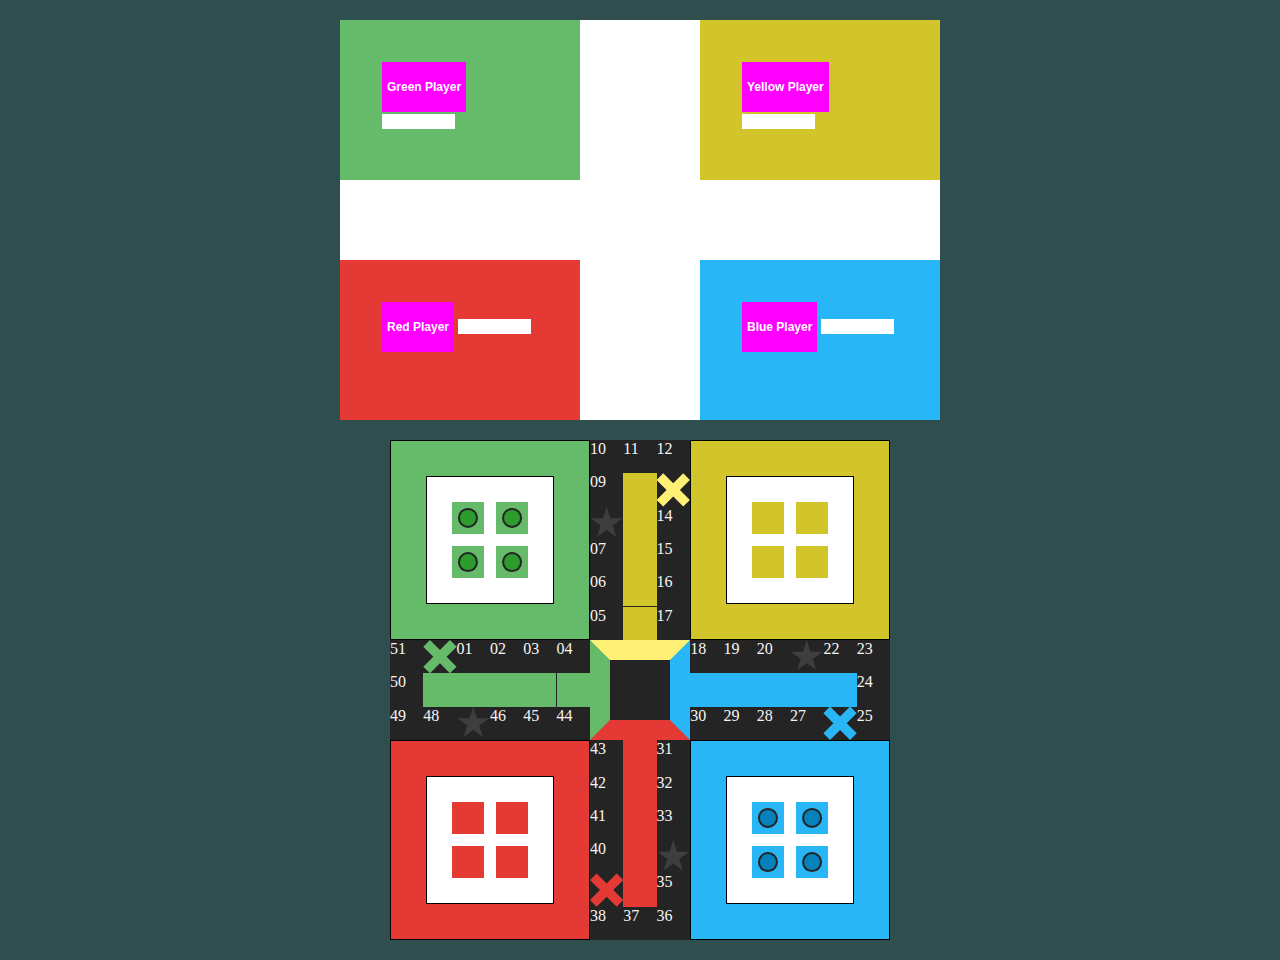
==== index.html @ 3e14847f "index.html : made dice bigger" ====
<!DOCTYPE html>
<html lang="en">
<head>
    <meta charset="UTF-8">
    <title>Ludo</title>
    <link rel="stylesheet" href="CSS/main.css">
    <script src="JS/classes.js"></script>
    <script src="JS/main.js"></script>
</head>

<body class="darkslategrey" style="color: whitesmoke">

    <div class="game-debug white-game">
        <div class="house green">
            <input id="greenButton" type="button" value="Green Player" style="height: 50px; color: #ffffff; font-weight: bold; font-size: 12px; background-color: #ff00ff; padding: 5px;">
            <input type="text" size="7">
        </div>
        <div class="house yellow" style="right: 0">
            <input id="yellowButton" type="button" value="Yellow Player" style="height: 50px; color: #ffffff; font-weight: bold; font-size: 12px; background-color: #ff00ff; padding: 5px">
            <input type="text" size="7">
        </div>
        <div class="house red" style="bottom: 0">
            <input id="redButton" type="button" value="Red Player" style="height: 50px; color: #ffffff; font-weight: bold; font-size: 12px; background-color: #ff00ff; padding: 5px">
            <input type="text" size="7">
        </div>
        <div class="house blue" style="bottom: 0;right: 0">
            <input id="blueButton" type="button" value="Blue Player" style="height: 50px; color: #ffffff; font-weight: bold; font-size: 12px; background-color: #ff00ff; padding: 5px">
            <input type="text" size="7">
        </div>
    </div>

    <div class="black_grey game" id="board">
        <!-- Green House -->
        <div class="house green" id="green" style="border: 1px solid black;">
            <div class="box" style="border: 1px solid black;">
                <div class="square square-one green"></div>
                <div id="greenPiece0" hidden>
                    <div class="square square-one black_grey circle-border"></div>
                    <div class="square square-one green_piece circle-clip"></div>
                </div>

                <div class="square square-two green"></div>
                <div id="greenPiece1" hidden>
                    <div class="square square-two black_grey circle-border"></div>
                    <div class="square square-two green_piece circle-clip"></div>
                </div>

                <div class="square square-three green"></div>
                <div id="greenPiece2" hidden>
                    <div class="square square-three black_grey circle-border"></div>
                    <div class="square square-three green_piece circle-clip"></div>
                </div>

                <div class="square square-four green"></div>
                <div id="greenPiece3" hidden>
                    <div class="square square-four black_grey circle-border"></div>
                    <div class="square square-four green_piece circle-clip"></div>
                </div>
            </div>
        </div>

        <!-- Yellow House -->
        <div class="house yellow" id="yellow" style="right: 0;border: 1px solid black;">
            <div class="box" style="border: 1px solid black;">
                <div class="square square-one yellow"></div>
                <div id="yellowPiece0" hidden>
                    <div class="square square-one black_grey circle-border"></div>
                    <div class="square square-one yellow_piece circle-clip"></div>
                </div>

                <div class="square square-two yellow"></div>
                <div id="yellowPiece1" hidden>
                    <div class="square square-two black_grey circle-border"></div>
                    <div class="square square-two yellow_piece circle-clip"></div>
                </div>

                <div class="square square-three yellow"></div>
                <div id="yellowPiece2" hidden>
                    <div class="square square-three black_grey circle-border"></div>
                    <div class="square square-three yellow_piece circle-clip"></div>
                </div>

                <div class="square square-four yellow"></div>
                <div id="yellowPiece3" hidden>
                    <div class="square square-four black_grey circle-border"></div>
                    <div class="square square-four yellow_piece circle-clip"></div>
                </div>
            </div>
        </div>

        <!-- Red House -->
        <div class="house red" id="red" style="bottom: 0;border: 1px solid black;">
            <div class="box" style="border: 1px solid black;">
                <div class="square square-one red"></div>
                <div id="redPiece0" hidden>
                    <div class="square square-one black_grey circle-border"></div>
                    <div class="square square-one red_piece circle-clip"></div>
                </div>

                <div class="square square-two red"></div>
                <div id="redPiece1" hidden>
                    <div class="square square-two black_grey circle-border"></div>
                    <div class="square square-two red_piece circle-clip"></div>
                </div>

                <div class="square square-three red"></div>
                <div id="redPiece2" hidden>
                    <div class="square square-three black_grey circle-border"></div>
                    <div class="square square-three red_piece circle-clip"></div>
                </div>

                <div class="square square-four red"></div>
                <div id="redPiece3" hidden>
                    <div class="square square-four black_grey circle-border"></div>
                    <div class="square square-four red_piece circle-clip"></div>
                </div>
            </div>
        </div>

        <!-- Blue House -->
        <div class="house blue" id="blue" style="bottom: 0;right: 0;border: 1px solid black;">
            <div class="box" style="border: 1px solid black;">
                <div class="square square-one blue"></div>
                <div id="bluePiece0" hidden>
                    <div class="square square-one black_grey circle-border"></div>
                    <div class="square square-one blue_piece circle-clip"></div>
                </div>

                <div class="square square-two blue"></div>
                <div id="bluePiece1" hidden>
                    <div class="square square-two black_grey circle-border"></div>
                    <div class="square square-two blue_piece circle-clip"></div>
                </div>

                <div class="square square-three blue"></div>
                <div id="bluePiece2" hidden>
                    <div class="square square-three black_grey circle-border"></div>
                    <div class="square square-three blue_piece circle-clip"></div>
                </div>

                <div class="square square-four blue"></div>
                <div id="bluePiece3" hidden>
                    <div class="square square-four black_grey circle-border"></div>
                    <div class="square square-four blue_piece circle-clip"></div>
                </div>

            </div>
        </div>

        <!-- Home Center -->
        <div class="home"></div>

        <!-- Green Cells -->
        <div class="cells g-start C00"></div>
        <div class="cells C01">01</div>
        <div class="cells C02">02</div>
        <div class="cells C03">03</div>
        <div class="cells C04">04</div>
        <div class="cells C05">05</div>
        <div class="cells C06">06</div>
        <div class="cells C07">07</div>
        <div class="cells safe C08"></div>
        <div class="cells C09">09</div>
        <div class="cells C10">10</div>
        <div class="cells C11">11</div>
        <div class="cells C12">12</div>

        <!-- Yellow Cells -->
        <div class="cells y-start C13"></div>
        <div class="cells C14">14</div>
        <div class="cells C15">15</div>
        <div class="cells C16">16</div>
        <div class="cells C17">17</div>
        <div class="cells C18">18</div>
        <div class="cells C19">19</div>
        <div class="cells C20">20</div>
        <div class="cells safe C21"></div>
        <div class="cells C22">22</div>
        <div class="cells C23">23</div>
        <div class="cells C24">24</div>
        <div class="cells C25">25</div>

        <!-- Blue Cells -->
        <div class="cells b-start C26"></div>
        <div class="cells C27">27</div>
        <div class="cells C28">28</div>
        <div class="cells C29">29</div>
        <div class="cells C30">30</div>
        <div class="cells C31">31</div>
        <div class="cells C32">32</div>
        <div class="cells C33">33</div>
        <div class="cells safe C34"></div>
        <div class="cells C35">35</div>
        <div class="cells C36">36</div>
        <div class="cells C37">37</div>
        <div class="cells C38">38</div>

        <!-- Red Cells -->
        <div class="cells r-start C39"></div>
        <div class="cells C40">40</div>
        <div class="cells C41">41</div>
        <div class="cells C42">42</div>
        <div class="cells C43">43</div>
        <div class="cells C44">44</div>
        <div class="cells C45">45</div>
        <div class="cells C46">46</div>
        <div class="cells safe C47"></div>
        <div class="cells C48">48</div>
        <div class="cells C49">49</div>
        <div class="cells C50">50</div>
        <div class="cells C51">51</div>

        <!-- Green Home -->
        <div class="cells green g5" style=""></div>
        <div class="cells green g4" style=""></div>
        <div class="cells green g3" style=""></div>
        <div class="cells green g2" style=""></div>
        <div class="cells green g1" style=""></div>

        <!-- Yellow Home -->
        <div class="cells yellow y1" style=""></div>
        <div class="cells yellow y2" style=""></div>
        <div class="cells yellow y3" style=""></div>
        <div class="cells yellow y4" style=""></div>
        <div class="cells yellow y5" style=""></div>

        <!-- Blue Home -->
        <div class="cells blue b1" style=""></div>
        <div class="cells blue b2" style=""></div>
        <div class="cells blue b3" style=""></div>
        <div class="cells blue b4" style=""></div>
        <div class="cells blue b5" style=""></div>

        <!-- Red Home -->
        <div class="cells red r1" style=""></div>
        <div class="cells red r2" style=""></div>
        <div class="cells red r3" style=""></div>
        <div class="cells red r4" style=""></div>
        <div class="cells red r5" style=""></div>

        <!-- End -->
    </div>
</body>
</html>
---- CSS/main.css ----
* {
    border: 0;
    padding: 0;
    margin: 0;
    outline: 0;
    box-sizing:border-box;
}

.game {
    display: flex;
    flex-wrap: wrap;
    margin: 20px auto;
    position: relative;
    width: 500px;
    height: 500px;
}

.game-debug {
    /*display: flex;*/
    flex-wrap: wrap;
    margin: 20px auto;
    position: relative;
    width: 600px;
    height: 400px;
}


.house {
    display: inline-block;
    position: absolute;
    width: 40%;
    height: 40%;
    padding: 7%;

}

.box {
    position: relative;
    width:100%;
    height:100%;
    background-color:white;
    padding:20%;

}

.square {
    position: absolute;
    width:25%;
    height:25%;

}

.square-one {
    top:20%;
    left:20%;
}

.square-two {
    top: 20%;
    right: 20%;
}

.square-three {
    bottom: 20%;
    left: 20%;
}

.square-four {
    bottom: 20%;
    right: 20%;
}


.home {
    position: absolute;
    top:40%;
    left: 40%;
    width: 20%;
    height: 20%;
    border-bottom: 20px solid #e53935;
    border-top: 20px solid #fff176;
    border-left: 20px solid #66bb6a;
    border-right: 20px solid #29b6f6;
}

.cells {
    position: absolute;
    width: 6.66% ;
    height: 6.66%;
    border-collapse: collapse;
    /*border: 1px solid #e5e5e569 ;*/
}

.safe {
    background-color: #99999938;
    /*
    -webkit-clip-path: polygon(50% 0%, 61% 35%, 98% 35%, 68% 57%, 79% 91%, 50% 70%, 21% 91%, 32% 57%, 2% 35%, 39% 35%);
    */
    clip-path: polygon(50% 0%, 61% 35%, 98% 35%, 68% 57%, 79% 91%, 50% 70%, 21% 91%, 32% 57%, 2% 35%, 39% 35%);
}

.g-start {
    background-color: #66bb6a;
    /*
    -webkit-clip-path: polygon(20% 0%, 0% 20%, 30% 50%, 0% 80%, 20% 100%, 50% 70%, 80% 100%, 100% 80%, 70% 50%, 100% 20%, 80% 0%, 50% 30%);
    */
    clip-path: polygon(20% 0%, 0% 20%, 30% 50%, 0% 80%, 20% 100%, 50% 70%, 80% 100%, 100% 80%, 70% 50%, 100% 20%, 80% 0%, 50% 30%);
}

.y-start {
    background-color: #fff176;
    /*
    -webkit-clip-path: polygon(20% 0%, 0% 20%, 30% 50%, 0% 80%, 20% 100%, 50% 70%, 80% 100%, 100% 80%, 70% 50%, 100% 20%, 80% 0%, 50% 30%);
    */
    clip-path: polygon(20% 0%, 0% 20%, 30% 50%, 0% 80%, 20% 100%, 50% 70%, 80% 100%, 100% 80%, 70% 50%, 100% 20%, 80% 0%, 50% 30%);
}

.r-start {
    background-color: #e53935;
    /*
    -webkit-clip-path: polygon(20% 0%, 0% 20%, 30% 50%, 0% 80%, 20% 100%, 50% 70%, 80% 100%, 100% 80%, 70% 50%, 100% 20%, 80% 0%, 50% 30%);
    */
    clip-path: polygon(20% 0%, 0% 20%, 30% 50%, 0% 80%, 20% 100%, 50% 70%, 80% 100%, 100% 80%, 70% 50%, 100% 20%, 80% 0%, 50% 30%);
}

.b-start {
    background-color: #29b6f6;
    /*
    -webkit-clip-path: polygon(20% 0%, 0% 20%, 30% 50%, 0% 80%, 20% 100%, 50% 70%, 80% 100%, 100% 80%, 70% 50%, 100% 20%, 80% 0%, 50% 30%);
    */
    clip-path: polygon(20% 0%, 0% 20%, 30% 50%, 0% 80%, 20% 100%, 50% 70%, 80% 100%, 100% 80%, 70% 50%, 100% 20%, 80% 0%, 50% 30%);
}

.circle-clip {
    clip-path: circle(8px at 50% 50%);
}

.circle-border {
    clip-path: circle(10px at 50% 50%);
}

.circle-clip-active {
    clip-path: circle(10px at 50% 50%);
}

.circle-border-active {
    clip-path: circle(12px at 50% 50%);
}

.green {
    background-color: #66bb6a;
    border: none;
}

.red {
    background-color: #e53935;
    border: none;
}

.yellow {
    background-color: #d2c42b;
    border: none;
}

.blue {
    background-color: #29b6f6;
    border: none;
}

.black_grey {
    background-color: #242424;
    border: none;
}

.darkslategrey {
    background-color: darkslategrey;
}

.white_border {
    background-color: floralwhite;
}

.white-game {
    background-color: white;
}


/*Green*/
.C00 {top: 40%;left:6.66%;}
.C01 {top: 40%;left:13.32%;}
.C02 {top: 40%;left:19.98%;}
.C03 {top: 40%;left:26.64%;}
.C04 {top: 40%;left:33.3%;}
.C05 {top: 33.3%;left:40%;}
.C06 {top: 26.64%;left:40%;}
.C07 {top: 19.98%;left:40%;}
.C08 {top: 13.32%;left:40%;}
.C09 {top: 6.66%;left:40%;}
.C10 {top: 0;left:40%;}
.C11 {top: 0;left:46.66%;}
.C12 {top: 0;left:53.32%;}


/*Yellow*/
.C13 {top: 6.66%;left:53.32%;}
.C14 {top: 13.32%;left:53.32%;}
.C15 {top: 19.98%;left:53.32%;}
.C16 {top: 26.64%;left:53.32%;}
.C17 {top: 33.3%;left:53.32%;}
.C18 {top: 40%;right: 33.3%;}
.C19 {top: 40%;right:26.64%;}
.C20 {top: 40%;right:19.98%;}
.C21 {top: 40%;right:13.32%;}
.C22 {top: 40%;right:6.66%;}
.C23 {top: 40%;right:0;}
.C24 {top: 46.66%;right:0}
.C25 {top: 53.32%;right:0;}


/*Blue*/
.C26 {top: 53.32%;right:06.66%;}
.C27 {top: 53.32%;right:13.32%;}
.C28 {top: 53.32%;right:19.98%;}
.C29 {top: 53.32%;right:26.64%;}
.C30 {top: 53.32%;right:33.30%;}
.C31 {bottom: 33.30%;left:53.32%;}
.C32 {bottom: 26.64%;left:53.32%;}
.C33 {bottom: 19.98%;left:53.32%;}
.C34 {bottom: 13.32%;left:53.32%;}
.C35 {bottom: 06.66%;left:53.32%;}
.C36 {bottom: 0;left:53.32%;}
.C37 {bottom: 0;left:46.66%;}
.C38 {bottom: 0;left:40%;}


/*Red*/
.C39 {bottom: 6.66%;left:40%;}
.C40 {bottom: 13.32%;left:40%;}
.C41 {bottom: 19.98%;left:40%;}
.C42 {bottom: 26.64%;left:40%;}
.C43 {bottom: 33.3%;left:40%;}
.C44 {top: 53.32%;left: 33.3%;}
.C45 {top: 53.32%;left:26.64%;}
.C46 {top: 53.32%;left:19.98%;}
.C47 {top: 53.32%;left:13.32%;}
.C48 {top: 53.32%;left:6.66%;}
.C49 {top: 53.32%;left:0;}
.C50 {top: 46.66%;left:0;}
.C51 {top: 40%;}


/*Color Piece*/
.green_piece {
    background-color: #2c9c2d;
    border: none;
}
.red_piece {
    background-color: #c21b17;
    border: none;
}
.yellow_piece {
    background-color: #d7cb35;
    border: none;
}
.blue_piece {
    background-color: #0781bb;
    border: none;
}



/*Green House Piece*/
.cell000{top: 12.10%; right: 80.90%}
.cell001{top: 12.10%; right: 71.98%}
.cell002{top: 21.10%; right: 80.90%}
.cell003{top: 21.10%; right: 71.98%}

/*Yellow House Piece*/
.cell100{top: 12.10%; right: 20.98%}
.cell101{top: 12.10%; right: 11.98%}
.cell102{top: 21.10%; right: 20.98%}
.cell103{top: 21.10%; right: 11.98%}

/*Blue House Piece*/
.cell200{top: 72.32%; right: 20.98%}
.cell201{top: 72.32%; right: 11.98%}
.cell202{top: 81.10%; right: 20.98%}
.cell203{top: 81.10%; right: 11.98%}

/*Red House Piece*/
.cell300{top: 72.32%; right: 80.90%}
.cell301{top: 72.32%; right: 71.98%}
.cell302{top: 81.10%; right: 80.90%}
.cell303{top: 81.10%; right: 71.98%}


/*Green Final Cells*/
.g5 {top: 46.66%;left:33.30%;}
.g4 {top: 46.66%;left:26.64%;}
.g3 {top: 46.66%;left:19.98%;}
.g2 {top: 46.66%;left:13.32%;}
.g1 {top: 46.66%;left:06.66%;}

/*Yellow Final Cells*/
.y1 {top: 06.66%;left:46.66%;}
.y2 {top: 13.32%;left:46.66%;}
.y3 {top: 19.98%;left:46.66%;}
.y4 {top: 26.64%;left:46.66%;}
.y5 {top: 33.30%;left:46.66%;}

/*Blue Final Cells*/
.b5 {top: 46.66%;right:33.30%;}
.b4 {top: 46.66%;right:26.64%;}
.b3 {top: 46.66%;right:19.98%;}
.b2 {top: 46.66%;right:13.32%;}
.b1 {top: 46.66%;right:06.66%;}

/*Red Final Cells*/
.r1 {bottom: 06.66%;left:46.66%;}
.r2 {bottom: 13.32%;left:46.66%;}
.r3 {bottom: 19.98%;left:46.66%;}
.r4 {bottom: 26.64%;left:46.66%;}
.r5 {bottom: 33.30%;left:46.66%;}
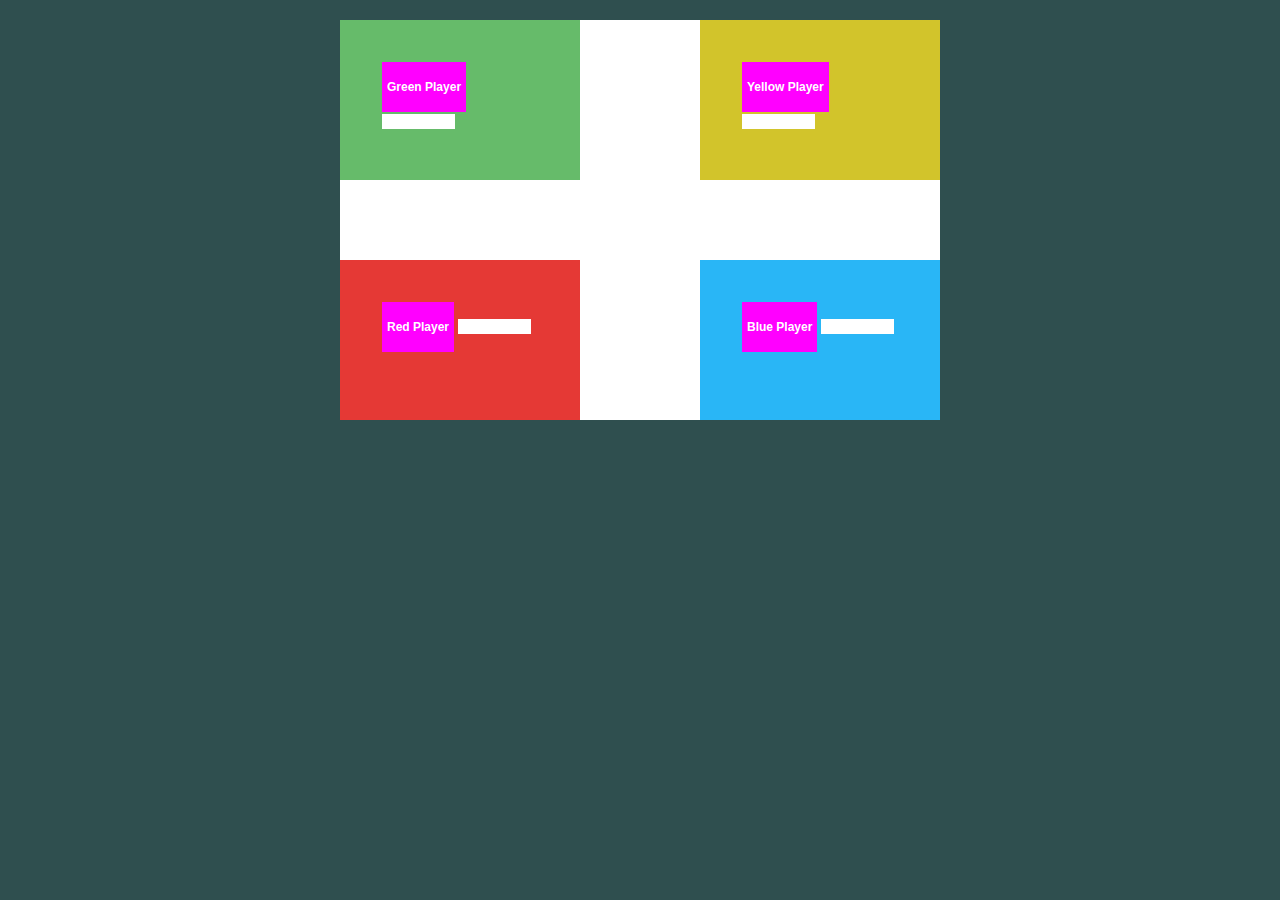
==== commit ae580e3c: "Cleaned up" ====
--- a/index.html
+++ b/index.html
@@ -29,33 +29,14 @@
         </div>
     </div>
 
-    <div class="black_grey game" id="board">
+    <div id="board" class="black_grey game" style="display: none;">
         <!-- Green House -->
         <div class="house green" id="green" style="border: 1px solid black;">
             <div class="box" style="border: 1px solid black;">
                 <div class="square square-one green"></div>
-                <div id="greenPiece0" hidden>
-                    <div class="square square-one black_grey circle-border"></div>
-                    <div class="square square-one green_piece circle-clip"></div>
-                </div>
-
                 <div class="square square-two green"></div>
-                <div id="greenPiece1" hidden>
-                    <div class="square square-two black_grey circle-border"></div>
-                    <div class="square square-two green_piece circle-clip"></div>
-                </div>
-
                 <div class="square square-three green"></div>
-                <div id="greenPiece2" hidden>
-                    <div class="square square-three black_grey circle-border"></div>
-                    <div class="square square-three green_piece circle-clip"></div>
-                </div>
-
                 <div class="square square-four green"></div>
-                <div id="greenPiece3" hidden>
-                    <div class="square square-four black_grey circle-border"></div>
-                    <div class="square square-four green_piece circle-clip"></div>
-                </div>
             </div>
         </div>
 
@@ -63,28 +44,19 @@
         <div class="house yellow" id="yellow" style="right: 0;border: 1px solid black;">
             <div class="box" style="border: 1px solid black;">
                 <div class="square square-one yellow"></div>
-                <div id="yellowPiece0" hidden>
-                    <div class="square square-one black_grey circle-border"></div>
-                    <div class="square square-one yellow_piece circle-clip"></div>
-                </div>
+                <div class="square square-two yellow"></div>
+                <div class="square square-three yellow"></div>
+                <div class="square square-four yellow"></div>
+            </div>
+        </div>
 
-                <div class="square square-two yellow"></div>
-                <div id="yellowPiece1" hidden>
-                    <div class="square square-two black_grey circle-border"></div>
-                    <div class="square square-two yellow_piece circle-clip"></div>
-                </div>
-
-                <div class="square square-three yellow"></div>
-                <div id="yellowPiece2" hidden>
-                    <div class="square square-three black_grey circle-border"></div>
-                    <div class="square square-three yellow_piece circle-clip"></div>
-                </div>
-
-                <div class="square square-four yellow"></div>
-                <div id="yellowPiece3" hidden>
-                    <div class="square square-four black_grey circle-border"></div>
-                    <div class="square square-four yellow_piece circle-clip"></div>
-                </div>
+        <!-- Blue House -->
+        <div class="house blue" id="blue" style="bottom: 0;right: 0;border: 1px solid black;">
+            <div class="box" style="border: 1px solid black;">
+                <div class="square square-one blue"></div>
+                <div class="square square-two blue"></div>
+                <div class="square square-three blue"></div>
+                <div class="square square-four blue"></div>
             </div>
         </div>
 
@@ -92,58 +64,9 @@
         <div class="house red" id="red" style="bottom: 0;border: 1px solid black;">
             <div class="box" style="border: 1px solid black;">
                 <div class="square square-one red"></div>
-                <div id="redPiece0" hidden>
-                    <div class="square square-one black_grey circle-border"></div>
-                    <div class="square square-one red_piece circle-clip"></div>
-                </div>
-
                 <div class="square square-two red"></div>
-                <div id="redPiece1" hidden>
-                    <div class="square square-two black_grey circle-border"></div>
-                    <div class="square square-two red_piece circle-clip"></div>
-                </div>
-
                 <div class="square square-three red"></div>
-                <div id="redPiece2" hidden>
-                    <div class="square square-three black_grey circle-border"></div>
-                    <div class="square square-three red_piece circle-clip"></div>
-                </div>
-
                 <div class="square square-four red"></div>
-                <div id="redPiece3" hidden>
-                    <div class="square square-four black_grey circle-border"></div>
-                    <div class="square square-four red_piece circle-clip"></div>
-                </div>
-            </div>
-        </div>
-
-        <!-- Blue House -->
-        <div class="house blue" id="blue" style="bottom: 0;right: 0;border: 1px solid black;">
-            <div class="box" style="border: 1px solid black;">
-                <div class="square square-one blue"></div>
-                <div id="bluePiece0" hidden>
-                    <div class="square square-one black_grey circle-border"></div>
-                    <div class="square square-one blue_piece circle-clip"></div>
-                </div>
-
-                <div class="square square-two blue"></div>
-                <div id="bluePiece1" hidden>
-                    <div class="square square-two black_grey circle-border"></div>
-                    <div class="square square-two blue_piece circle-clip"></div>
-                </div>
-
-                <div class="square square-three blue"></div>
-                <div id="bluePiece2" hidden>
-                    <div class="square square-three black_grey circle-border"></div>
-                    <div class="square square-three blue_piece circle-clip"></div>
-                </div>
-
-                <div class="square square-four blue"></div>
-                <div id="bluePiece3" hidden>
-                    <div class="square square-four black_grey circle-border"></div>
-                    <div class="square square-four blue_piece circle-clip"></div>
-                </div>
-
             </div>
         </div>
 
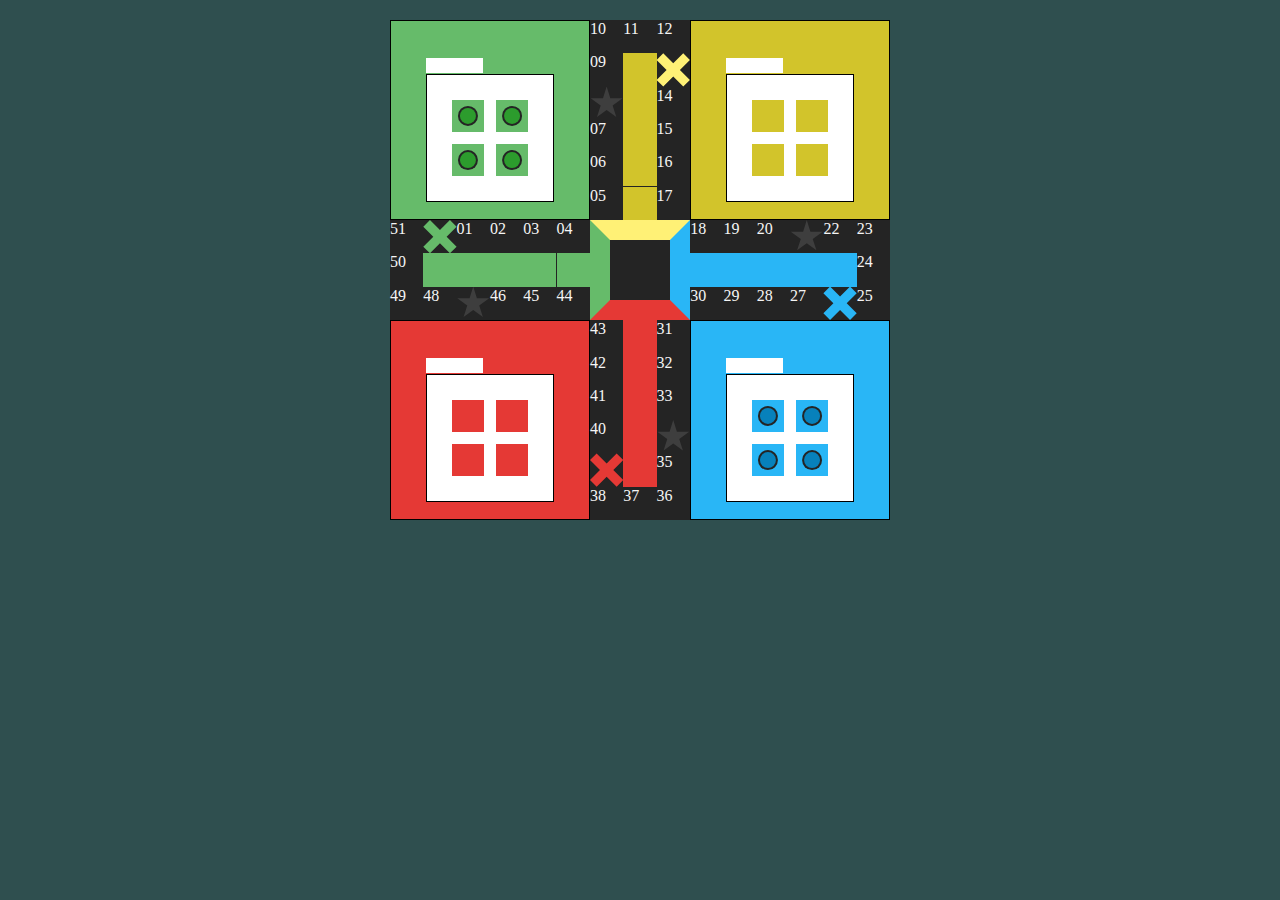
==== commit ad2faaf0: "added new dice and removed old dice" ====
--- a/index.html
+++ b/index.html
@@ -9,29 +9,10 @@
 </head>
 
 <body class="darkslategrey" style="color: whitesmoke">
-
-    <div class="game-debug white-game">
-        <div class="house green">
-            <input id="greenButton" type="button" value="Green Player" style="height: 50px; color: #ffffff; font-weight: bold; font-size: 12px; background-color: #ff00ff; padding: 5px;">
-            <input type="text" size="7">
-        </div>
-        <div class="house yellow" style="right: 0">
-            <input id="yellowButton" type="button" value="Yellow Player" style="height: 50px; color: #ffffff; font-weight: bold; font-size: 12px; background-color: #ff00ff; padding: 5px">
-            <input type="text" size="7">
-        </div>
-        <div class="house red" style="bottom: 0">
-            <input id="redButton" type="button" value="Red Player" style="height: 50px; color: #ffffff; font-weight: bold; font-size: 12px; background-color: #ff00ff; padding: 5px">
-            <input type="text" size="7">
-        </div>
-        <div class="house blue" style="bottom: 0;right: 0">
-            <input id="blueButton" type="button" value="Blue Player" style="height: 50px; color: #ffffff; font-weight: bold; font-size: 12px; background-color: #ff00ff; padding: 5px">
-            <input type="text" size="7">
-        </div>
-    </div>
-
-    <div id="board" class="black_grey game" style="display: none;">
+    <div id="board" class="black_grey game">
         <!-- Green House -->
         <div class="house green" id="green" style="border: 1px solid black;">
+            <label for="greenInput"></label><input type="text" name="green" size=5 id="greenInput">
             <div class="box" style="border: 1px solid black;">
                 <div class="square square-one green"></div>
                 <div class="square square-two green"></div>
@@ -42,6 +23,7 @@
 
         <!-- Yellow House -->
         <div class="house yellow" id="yellow" style="right: 0;border: 1px solid black;">
+            <label for="yellowInput"></label><input type="text" name="green" size=5 id="yellowInput">
             <div class="box" style="border: 1px solid black;">
                 <div class="square square-one yellow"></div>
                 <div class="square square-two yellow"></div>
@@ -52,6 +34,7 @@
 
         <!-- Blue House -->
         <div class="house blue" id="blue" style="bottom: 0;right: 0;border: 1px solid black;">
+            <label for="blueInput"></label><input type="text" name="green" size=5 id="blueInput">
             <div class="box" style="border: 1px solid black;">
                 <div class="square square-one blue"></div>
                 <div class="square square-two blue"></div>
@@ -62,6 +45,7 @@
 
         <!-- Red House -->
         <div class="house red" id="red" style="bottom: 0;border: 1px solid black;">
+            <label for="redInput"></label><input type="text" name="green" size=5 id="redInput">
             <div class="box" style="border: 1px solid black;">
                 <div class="square square-one red"></div>
                 <div class="square square-two red"></div>
@@ -134,32 +118,177 @@
         <div class="cells C51">51</div>
 
         <!-- Green Home -->
-        <div class="cells green g5" style=""></div>
-        <div class="cells green g4" style=""></div>
-        <div class="cells green g3" style=""></div>
-        <div class="cells green g2" style=""></div>
-        <div class="cells green g1" style=""></div>
+        <div class="cells green g5"></div>
+        <div class="cells green g4"></div>
+        <div class="cells green g3"></div>
+        <div class="cells green g2"></div>
+        <div class="cells green g1"></div>
 
         <!-- Yellow Home -->
-        <div class="cells yellow y1" style=""></div>
-        <div class="cells yellow y2" style=""></div>
-        <div class="cells yellow y3" style=""></div>
-        <div class="cells yellow y4" style=""></div>
-        <div class="cells yellow y5" style=""></div>
+        <div class="cells yellow y1"></div>
+        <div class="cells yellow y2"></div>
+        <div class="cells yellow y3"></div>
+        <div class="cells yellow y4"></div>
+        <div class="cells yellow y5"></div>
 
         <!-- Blue Home -->
-        <div class="cells blue b1" style=""></div>
-        <div class="cells blue b2" style=""></div>
-        <div class="cells blue b3" style=""></div>
-        <div class="cells blue b4" style=""></div>
-        <div class="cells blue b5" style=""></div>
+        <div class="cells blue b1"></div>
+        <div class="cells blue b2"></div>
+        <div class="cells blue b3"></div>
+        <div class="cells blue b4"></div>
+        <div class="cells blue b5"></div>
 
         <!-- Red Home -->
-        <div class="cells red r1" style=""></div>
-        <div class="cells red r2" style=""></div>
-        <div class="cells red r3" style=""></div>
-        <div class="cells red r4" style=""></div>
-        <div class="cells red r5" style=""></div>
+        <div class="cells red r1"></div>
+        <div class="cells red r2"></div>
+        <div class="cells red r3"></div>
+        <div class="cells red r4"></div>
+        <div class="cells red r5"></div>
+
+        <!-- The Dice -->
+        <div id="greenButton" class="dice dice-one">
+            <div class='side side-green one'>
+                <div class="dot one-1"></div>
+            </div>
+            <div class='side side-green-grey two'>
+                <div class="dot two-1"></div>
+                <div class="dot two-2"></div>
+            </div>
+            <div class='side side-green-grey three'>
+                <div class="dot three-1"></div>
+                <div class="dot three-2"></div>
+                <div class="dot three-3"></div>
+            </div>
+            <div class='side side-green-grey four'>
+                <div class="dot four-1"></div>
+                <div class="dot four-2"></div>
+                <div class="dot four-3"></div>
+                <div class="dot four-4"></div>
+            </div>
+            <div class='side side-green-grey five'>
+                <div class="dot five-1"></div>
+                <div class="dot five-2"></div>
+                <div class="dot five-3"></div>
+                <div class="dot five-4"></div>
+                <div class="dot five-5"></div>
+            </div>
+            <div class='side side-green-grey six'>
+                <div class="dot six-1"></div>
+                <div class="dot six-2"></div>
+                <div class="dot six-3"></div>
+                <div class="dot six-4"></div>
+                <div class="dot six-5"></div>
+                <div class="dot six-6"></div>
+            </div>
+        </div>
+
+        <div id="yellowButton" class="dice dice-two">
+            <div class='side side-yellow-grey one'>
+                <div class="dot one-1"></div>
+            </div>
+            <div class='side side-yellow-grey two'>
+                <div class="dot two-1"></div>
+                <div class="dot two-2"></div>
+            </div>
+            <div class='side side-yellow-grey three'>
+                <div class="dot three-1"></div>
+                <div class="dot three-2"></div>
+                <div class="dot three-3"></div>
+            </div>
+            <div class='side side-yellow-grey four'>
+                <div class="dot four-1"></div>
+                <div class="dot four-2"></div>
+                <div class="dot four-3"></div>
+                <div class="dot four-4"></div>
+            </div>
+            <div class='side side-yellow-grey five'>
+                <div class="dot five-1"></div>
+                <div class="dot five-2"></div>
+                <div class="dot five-3"></div>
+                <div class="dot five-4"></div>
+                <div class="dot five-5"></div>
+            </div>
+            <div class='side side-yellow-grey six'>
+                <div class="dot six-1"></div>
+                <div class="dot six-2"></div>
+                <div class="dot six-3"></div>
+                <div class="dot six-4"></div>
+                <div class="dot six-5"></div>
+                <div class="dot six-6"></div>
+            </div>
+        </div>
+
+        <div id="blueButton" class="dice dice-three">
+            <div class='side side-blue-grey one'>
+                <div class="dot one-1"></div>
+            </div>
+            <div class='side side-blue-grey two'>
+                <div class="dot two-1"></div>
+                <div class="dot two-2"></div>
+            </div>
+            <div class='side side-blue-grey three'>
+                <div class="dot three-1"></div>
+                <div class="dot three-2"></div>
+                <div class="dot three-3"></div>
+            </div>
+            <div class='side side-blue-grey four'>
+                <div class="dot four-1"></div>
+                <div class="dot four-2"></div>
+                <div class="dot four-3"></div>
+                <div class="dot four-4"></div>
+            </div>
+            <div class='side side-blue-grey five'>
+                <div class="dot five-1"></div>
+                <div class="dot five-2"></div>
+                <div class="dot five-3"></div>
+                <div class="dot five-4"></div>
+                <div class="dot five-5"></div>
+            </div>
+            <div class='side side-blue-grey six'>
+                <div class="dot six-1"></div>
+                <div class="dot six-2"></div>
+                <div class="dot six-3"></div>
+                <div class="dot six-4"></div>
+                <div class="dot six-5"></div>
+                <div class="dot six-6"></div>
+            </div>
+        </div>
+
+        <div id="redButton" class="dice dice-four">
+            <div class='side side-red-grey one'>
+                <div class="dot one-1"></div>
+            </div>
+            <div class='side side-red-grey two'>
+                <div class="dot two-1"></div>
+                <div class="dot two-2"></div>
+            </div>
+            <div class='side side-red-grey three'>
+                <div class="dot three-1"></div>
+                <div class="dot three-2"></div>
+                <div class="dot three-3"></div>
+            </div>
+            <div class='side side-red-grey four'>
+                <div class="dot four-1"></div>
+                <div class="dot four-2"></div>
+                <div class="dot four-3"></div>
+                <div class="dot four-4"></div>
+            </div>
+            <div class='side side-red-grey five'>
+                <div class="dot five-1"></div>
+                <div class="dot five-2"></div>
+                <div class="dot five-3"></div>
+                <div class="dot five-4"></div>
+                <div class="dot five-5"></div>
+            </div>
+            <div class='side side-red-grey six'>
+                <div class="dot six-1"></div>
+                <div class="dot six-2"></div>
+                <div class="dot six-3"></div>
+                <div class="dot six-4"></div>
+                <div class="dot six-5"></div>
+                <div class="dot six-6"></div>
+            </div>
+        </div>
 
         <!-- End -->
     </div>
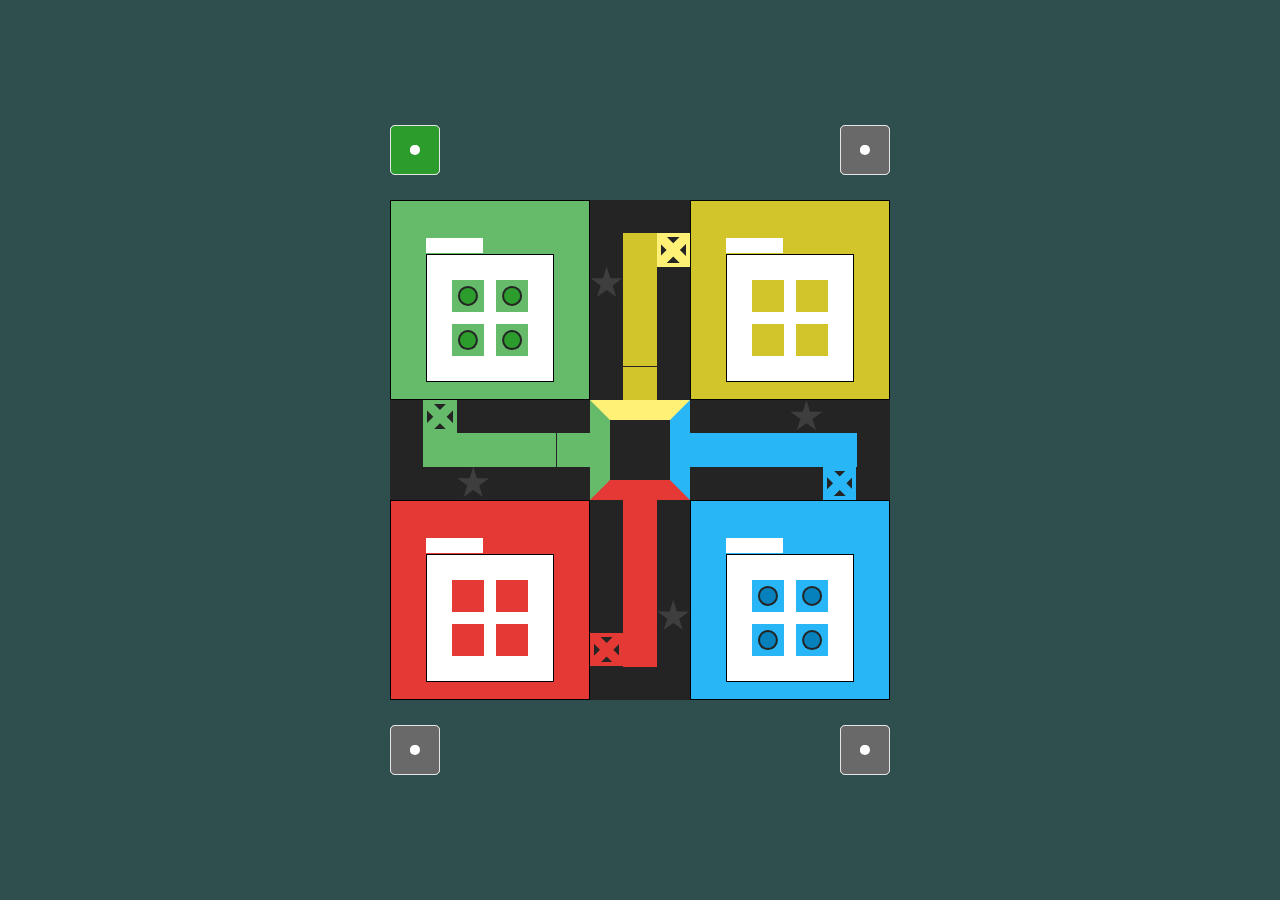
==== commit 50b074de: "removed markers and cleaned up" ====
--- a/index.html
+++ b/index.html
@@ -57,7 +57,24 @@
         <!-- Home Center -->
         <div class="home"></div>
 
+        <div class="cells g-start C00"></div>
+        <div class="cells C00" style="border: 4px solid #66bb6a"></div>
+        <div class="cells safe C08"></div>
+
+        <div class="cells y-start C13"></div>
+        <div class="cells C13" style="border: 4px solid #fff176"></div>
+        <div class="cells safe C21"></div>
+
+        <div class="cells b-start C26"></div>
+        <div class="cells C26" style="border: 4px solid #29b6f6"></div>
+        <div class="cells safe C34"></div>
+
+        <div class="cells r-start C39"></div>
+        <div class="cells C39" style="border: 4px solid #e53935"></div>
+        <div class="cells safe C47"></div>
+
         <!-- Green Cells -->
+        <!--
         <div class="cells g-start C00"></div>
         <div class="cells C01">01</div>
         <div class="cells C02">02</div>
@@ -72,7 +89,7 @@
         <div class="cells C11">11</div>
         <div class="cells C12">12</div>
 
-        <!-- Yellow Cells -->
+        &lt;!&ndash; Yellow Cells &ndash;&gt;
         <div class="cells y-start C13"></div>
         <div class="cells C14">14</div>
         <div class="cells C15">15</div>
@@ -87,7 +104,7 @@
         <div class="cells C24">24</div>
         <div class="cells C25">25</div>
 
-        <!-- Blue Cells -->
+        &lt;!&ndash; Blue Cells &ndash;&gt;
         <div class="cells b-start C26"></div>
         <div class="cells C27">27</div>
         <div class="cells C28">28</div>
@@ -102,7 +119,7 @@
         <div class="cells C37">37</div>
         <div class="cells C38">38</div>
 
-        <!-- Red Cells -->
+        &lt;!&ndash; Red Cells &ndash;&gt;
         <div class="cells r-start C39"></div>
         <div class="cells C40">40</div>
         <div class="cells C41">41</div>
@@ -116,7 +133,7 @@
         <div class="cells C49">49</div>
         <div class="cells C50">50</div>
         <div class="cells C51">51</div>
-
+-->
         <!-- Green Home -->
         <div class="cells green g5"></div>
         <div class="cells green g4"></div>
--- a/CSS/main.css
+++ b/CSS/main.css
@@ -24,6 +24,9 @@
     height: 400px;
 }
 
+#board {
+    display: none;
+}
 
 .house {
     display: inline-block;
@@ -186,67 +189,492 @@
 
 
 /*Green*/
-.C00 {top: 40%;left:6.66%;}
-.C01 {top: 40%;left:13.32%;}
-.C02 {top: 40%;left:19.98%;}
-.C03 {top: 40%;left:26.64%;}
-.C04 {top: 40%;left:33.3%;}
-.C05 {top: 33.3%;left:40%;}
-.C06 {top: 26.64%;left:40%;}
-.C07 {top: 19.98%;left:40%;}
-.C08 {top: 13.32%;left:40%;}
-.C09 {top: 6.66%;left:40%;}
-.C10 {top: 0;left:40%;}
-.C11 {top: 0;left:46.66%;}
-.C12 {top: 0;left:53.32%;}
+.C00 {top: 40%;left:6.66%;animation-duration: 50ms;animation-fill-mode: forwards;animation-name: animate00;}
+@keyframes animate00 {
+    from {
+        left: 0;
+    }
+    to {
+        left: 6.66%;
+    }
+}
+.C01 {top: 40%;left:13.32%;animation-duration: 50ms;animation-fill-mode: forwards;animation-name: animate01;}
+@keyframes animate01 {
+    from {
+        left: 6.66%;
+    }
+    to {
+        left: 13.2%;
+    }
+}
+.C02 {top: 40%;left:19.98%;animation-duration: 50ms;animation-fill-mode: forwards;animation-name: animate02;}
+@keyframes animate02 {
+    from {
+        left: 13.2%;
+    }
+    to {
+        left: 19.98%;
+    }
+}
+.C03 {top: 40%;left:26.64%;animation-duration: 50ms;animation-fill-mode: forwards;animation-name: animate03;}
+@keyframes animate03 {
+    from {
+        left: 19.98%;
+    }
+    to {
+        left: 26.64%;
+    }
+}
+.C04 {top: 40%;left:33.3%;animation-duration: 50ms;animation-fill-mode: forwards;animation-name: animate04;}
+@keyframes animate04 {
+    from {
+        left: 26.6%;
+    }
+    to {
+        left: 33.3%;
+    }
+}
+.C05 {top: 33.3%;left:40%;animation-duration: 50ms;animation-fill-mode: forwards;animation-name: animate05;}
+@keyframes animate05 {
+    from {
+        top: 33.33%;
+        left: 40%;
+    }
+    to {
+        top: 33.3%;
+        left: 40%;
+    }
+}
+.C06 {top: 26.64%;left:40%;animation-duration: 50ms;animation-fill-mode: forwards;animation-name: animate06;}
+@keyframes animate06 {
+    from {
+        top: 33.3%;
+    }
+    to {
+        top: 26.6%;
+    }
+}
+.C07 {top: 19.98%;left:40%;animation-duration: 50ms;animation-fill-mode: forwards;animation-name: animate07;}
+@keyframes animate07 {
+    from {
+        top: 26.6%;
+    }
+    to {
+        top: 19.98%;
+    }
+}
+.C08 {top: 13.32%;left:40%;animation-duration: 50ms;animation-fill-mode: forwards;animation-name: animate08;}
+@keyframes animate08 {
+    from {
+        top: 19.98%;
+    }
+    to {
+        top: 13.32%;
+    }
+}
+.C09 {top: 6.66%;left:40%;animation-duration: 50ms;animation-fill-mode: forwards;animation-name: animate09;}
+@keyframes animate09 {
+    from {
+        top: 13.32%;
+    }
+    to {
+        top: 6.66%;
+    }
+}
+.C10 {top: 0;left:40%;animation-duration: 50ms;animation-fill-mode: forwards;animation-name: animate10;}
+@keyframes animate10 {
+    from {
+        top: 6.66%;
+    }
+    to {
+        top: 0;
+    }
+}
+.C11 {top: 0;left:46.66%;animation-duration: 50ms;animation-fill-mode: forwards;animation-name: animate11;}
+@keyframes animate11 {
+    from {
+        left: 40%;
+    }
+    to {
+        left: 46.66%;
+    }
+}
+.C12 {top: 0;left:53.32%;animation-duration: 50ms;animation-fill-mode: forwards;animation-name: animate12;}
+@keyframes animate12 {
+    from {
+        left: 46.66%;
+    }
+    to {
+        left: 53.32%;
+    }
+}
 
 
 /*Yellow*/
-.C13 {top: 6.66%;left:53.32%;}
-.C14 {top: 13.32%;left:53.32%;}
-.C15 {top: 19.98%;left:53.32%;}
-.C16 {top: 26.64%;left:53.32%;}
-.C17 {top: 33.3%;left:53.32%;}
-.C18 {top: 40%;right: 33.3%;}
-.C19 {top: 40%;right:26.64%;}
-.C20 {top: 40%;right:19.98%;}
-.C21 {top: 40%;right:13.32%;}
-.C22 {top: 40%;right:6.66%;}
-.C23 {top: 40%;right:0;}
-.C24 {top: 46.66%;right:0}
-.C25 {top: 53.32%;right:0;}
+.C13 {top: 6.66%;left:53.32%;animation-duration: 50ms;animation-fill-mode: forwards;animation-name: animate13;}
+@keyframes animate13 {
+    from {
+        top: 0;
+    }
+    to {
+        top: 6.66%;
+    }
+}
+.C14 {top: 13.32%;left:53.32%;animation-duration: 50ms;animation-fill-mode: forwards;animation-name: animate14;}
+@keyframes animate14 {
+    from {
+        top: 6.66%;
+    }
+    to {
+        top: 13.32%;
+    }
+}
+.C15 {top: 19.98%;left:53.32%;animation-duration: 50ms;animation-fill-mode: forwards;animation-name: animate15;}
+@keyframes animate15 {
+    from {
+        top: 13.32%;
+    }
+    to {
+        top: 19.98%;
+    }
+}
+.C16 {top: 26.64%;left:53.32%;animation-duration: 50ms;animation-fill-mode: forwards;animation-name: animate16;}
+@keyframes animate16 {
+    from {
+        top: 19.98%;
+    }
+    to {
+        top: 26.64%;
+    }
+}
+.C17 {top: 33.3%;left:53.32%;animation-duration: 50ms;animation-fill-mode: forwards;animation-name: animate17;}
+@keyframes animate17 {
+    from {
+        top: 26.64%;
+    }
+    to {
+        top: 33.3%;
+    }
+}
+.C18 {top: 40%;left: 59.98%;animation-duration: 50ms;animation-fill-mode: forwards;animation-name: animate18;}
+@keyframes animate18 {
+    from {
+        top: 33.3%;
+        left: 53.32%;
+        /*right: calc(100% - 53.32%);*/
+    }
+    to {
+        top: 40%;
+        left: 59.92%;
+    }
+}
+.C19 {top: 40%;left: 66.64%;animation-duration: 50ms;animation-fill-mode: forwards;animation-name: animate19;}
+@keyframes animate19 {
+    from {
+        left: 59.92%;
+    }
+    to {
+        left: 66.58%;
+    }
+}
+.C20 {top: 40%;left: 73.3%;animation-duration: 50ms;animation-fill-mode: forwards;animation-name: animate20;}
+@keyframes animate20 {
+    from {
+        left: 66.58%;
+    }
+    to {
+        left: 73.24%;
+    }
+}
+.C21 {top: 40%;left: 79.96%;animation-duration: 50ms;animation-fill-mode: forwards;animation-name: animate21;}
+@keyframes animate21 {
+    from {
+        left: 73.24%;
+    }
+    to {
+        left: 79.9%;
+    }
+}
+.C22 {top: 40%;left: 86.62%;animation-duration: 50ms;animation-fill-mode: forwards;animation-name: animate22;}
+@keyframes animate22 {
+    from {
+        left: 79.9%;
+    }
+    to {
+        left: 86.56%;
+    }
+}
+.C23 {top: 40%;left: 93.28%;animation-duration: 50ms;animation-fill-mode: forwards;animation-name: animate23;}
+@keyframes animate23 {
+    from {
+        left: 86.56%;
+    }
+    to {
+        left: 93.22%;
+    }
+}
+.C24 {top: 46.66%;left: 93.28%;animation-duration: 50ms;animation-fill-mode: forwards;animation-name: animate24;}
+@keyframes animate24 {
+    from {
+        top: 40%;
+    }
+    to {
+        top: 46.66%;
+    }
+}
+.C25 {top: 53.32%;left: 93.28%;animation-duration: 50ms;animation-fill-mode: forwards;animation-name: animate25;}
+@keyframes animate25 {
+    from {
+        top: 46.66%;
+    }
+    to {
+        top: 53.32%;
+    }
+}
 
 
 /*Blue*/
-.C26 {top: 53.32%;right:06.66%;}
-.C27 {top: 53.32%;right:13.32%;}
-.C28 {top: 53.32%;right:19.98%;}
-.C29 {top: 53.32%;right:26.64%;}
-.C30 {top: 53.32%;right:33.30%;}
-.C31 {bottom: 33.30%;left:53.32%;}
-.C32 {bottom: 26.64%;left:53.32%;}
-.C33 {bottom: 19.98%;left:53.32%;}
-.C34 {bottom: 13.32%;left:53.32%;}
-.C35 {bottom: 06.66%;left:53.32%;}
-.C36 {bottom: 0;left:53.32%;}
-.C37 {bottom: 0;left:46.66%;}
-.C38 {bottom: 0;left:40%;}
+.C26 {top: 53.32%;left: 86.62%;animation-duration: 50ms;animation-fill-mode: forwards;animation-name: animate26;}
+@keyframes animate26 {
+    from {
+        left: 93.22%;
+    }
+    to {
+        left: 86.56%;
+    }
+}
+.C27 {top: 53.32%;left: 79.96%;animation-duration: 50ms;animation-fill-mode: forwards;animation-name: animate27;}
+@keyframes animate27 {
+    from {
+        left: 86.56%;
+    }
+    to {
+        left: 79.90%;
+    }
+}
+.C28 {top: 53.32%;left: 73.3%;animation-duration: 50ms;animation-fill-mode: forwards;animation-name: animate28;}
+@keyframes animate28 {
+    from {
+        left: 79.9%;
+    }
+    to {
+        left: 73.24%;
+    }
+}
+.C29 {top: 53.32%;left: 66.64%;animation-duration: 50ms;animation-fill-mode: forwards;animation-name: animate29;}
+@keyframes animate29 {
+    from {
+        left: 73.24%;
+    }
+    to {
+        left: 66.58%;
+    }
+}
+.C30 {top: 53.32%;left: 59.98%;animation-duration: 50ms;animation-fill-mode: forwards;animation-name: animate30;}
+@keyframes animate30 {
+    from {
+        left: 66.58%;
+    }
+    to {
+        left: 59.92%;
+    }
+}
+.C31 {top: 59.98%;left: 53.32%;animation-duration: 50ms;animation-fill-mode: forwards;animation-name: animate31;}
+@keyframes animate31 {
+    from {
+        top: 53.32%;
+        left: 59.92%;
+    }
+    to {
+        top: 59.98%;
+        left: 53.32%;
+    }
+}
+.C32 {top: 66.64%;left: 53.32%;animation-duration: 50ms;animation-fill-mode: forwards;animation-name: animate32;}
+@keyframes animate32 {
+    from {
+        top: 59.98%;
+    }
+    to {
+        top: 66.64%;
+    }
+}
+.C33 {top: 73.3%;left: 53.32%;animation-duration: 50ms;animation-fill-mode: forwards;animation-name: animate33;}
+@keyframes animate33 {
+    from {
+        top: 66.64%;
+    }
+    to {
+        top: 73.3%;
+    }
+}
+.C34 {top: 79.96%;left: 53.32%;animation-duration: 50ms;animation-fill-mode: forwards;animation-name: animate34;}
+@keyframes animate34 {
+    from {
+        top: 73.3%;
+    }
+    to {
+        top: 79.96%;
+    }
+}
+.C35 {top: 86.62%;left: 53.32%;animation-duration: 50ms;animation-fill-mode: forwards;animation-name: animate35;}
+@keyframes animate35 {
+    from {
+        top: 79.96%;
+    }
+    to {
+        top: 86.62%;
+    }
+}
+.C36 {top: 93.28%;left: 53.32%;animation-duration: 50ms;animation-fill-mode: forwards;animation-name: animate36;}
+@keyframes animate36 {
+    from {
+        top: 86.62%;
+    }
+    to {
+        top: 93.28%;
+    }
+}
+.C37 {top: 93.28%;left: 46.66%;animation-duration: 50ms;animation-fill-mode: forwards;animation-name: animate37;}
+@keyframes animate37 {
+    from {
+        left: 53.32%;
+    }
+    to {
+        left: 46.66%;
+    }
+}
+.C38 {top: 93.28%;left: 40%;animation-duration: 50ms;animation-fill-mode: forwards;animation-name: animate38;}
+@keyframes animate38 {
+    from {
+        left: 46.66%;
+    }
+    to {
+        left: 40%;
+    }
+}
 
 
 /*Red*/
-.C39 {bottom: 6.66%;left:40%;}
-.C40 {bottom: 13.32%;left:40%;}
-.C41 {bottom: 19.98%;left:40%;}
-.C42 {bottom: 26.64%;left:40%;}
-.C43 {bottom: 33.3%;left:40%;}
-.C44 {top: 53.32%;left: 33.3%;}
-.C45 {top: 53.32%;left:26.64%;}
-.C46 {top: 53.32%;left:19.98%;}
-.C47 {top: 53.32%;left:13.32%;}
-.C48 {top: 53.32%;left:6.66%;}
-.C49 {top: 53.32%;left:0;}
-.C50 {top: 46.66%;left:0;}
-.C51 {top: 40%;}
+.C39 {top: 86.62%;left: 40%;animation-duration: 50ms;animation-fill-mode: forwards;animation-name: animate39;}
+@keyframes animate39 {
+    from {
+        top: 93.28%;
+    }
+    to {
+        top: 86.62%;
+    }
+}
+.C40 {top: 79.96%;left: 40%;animation-duration: 50ms;animation-fill-mode: forwards;animation-name: animate40;}
+@keyframes animate40 {
+    from {
+        top: 86.62%;
+    }
+    to {
+        top: 79.96%;
+    }
+}
+.C41 {top: 73.3%;left:40%;animation-duration: 50ms;animation-fill-mode: forwards;animation-name: animate41;}
+@keyframes animate41 {
+    from {
+        top: 79.96%;
+    }
+    to {
+        top: 73.3%;
+    }
+}
+.C42 {top: 66.64%;left:40%;animation-duration: 50ms;animation-fill-mode: forwards;animation-name: animate42;}
+@keyframes animate42 {
+    from {
+        top: 73.3%;
+    }
+    to {
+        top: 66.64%;
+    }
+}
+.C43 {top: 59.98%;left: 40%;animation-duration: 50ms;animation-fill-mode: forwards;animation-name: animate43;}
+@keyframes animate43 {
+    from {
+        top: 66.64%;
+    }
+    to {
+        top: 59.98%;
+    }
+}
+.C44 {top: 53.32%;left: 33.3%;animation-duration: 50ms;animation-fill-mode: forwards;animation-name: animate44;}
+@keyframes animate44 {
+    from {
+        top: 59.98%;
+        left: 40%;
+    }
+    to {
+        top: 53.32%;
+        left: 33.3%;
+    }
+}
+.C45 {top: 53.32%;left: 26.64%;animation-duration: 50ms;animation-fill-mode: forwards;animation-name: animate45;}
+@keyframes animate45 {
+    from {
+        left: 33.3%;
+    }
+    to {
+        left: 26.64%;
+    }
+}
+.C46 {top: 53.32%;left: 19.98%;animation-duration: 50ms;animation-fill-mode: forwards;animation-name: animate46;}
+@keyframes animate46 {
+    from {
+        left: 26.64%;
+    }
+    to {
+        left: 19.98%;
+    }
+}
+.C47 {top: 53.32%;left: 13.32%;animation-duration: 50ms;animation-fill-mode: forwards;animation-name: animate47;}
+@keyframes animate47 {
+    from {
+        left: 19.98%;
+    }
+    to {
+        left: 13.32%;
+    }
+}
+.C48 {top: 53.32%;left: 6.66%;animation-duration: 50ms;animation-fill-mode: forwards;animation-name: animate48;}
+@keyframes animate48 {
+    from {
+        left: 13.32%;
+    }
+    to {
+        left: 6.66%;
+    }
+}
+.C49 {top: 53.32%;left: 0;animation-duration: 50ms;animation-fill-mode: forwards;animation-name: animate49;}
+@keyframes animate49 {
+    from {
+        left: 6.66%;
+    }
+    to {
+        left: 0;
+    }
+}
+.C50 {top: 46.66%;left: 0;animation-duration: 50ms;animation-fill-mode: forwards;animation-name: animate50;}
+@keyframes animate50 {
+    from {
+        top: 53.32%;
+    }
+    to {
+        top: 46.6%;
+    }
+}
+.C51 {top: 40%;left: 0;animation-duration: 50ms;animation-fill-mode: forwards;animation-name: animate51;}
+@keyframes animate51 {
+    from {
+        top: 46.6%;
+    }
+    to {
+        top: 40%;
+    }
+}
 
 
 /*Color Piece*/
@@ -321,3 +749,200 @@
 .r3 {bottom: 19.98%;left:46.66%;}
 .r4 {bottom: 26.64%;left:46.66%;}
 .r5 {bottom: 33.30%;left:46.66%;}
+
+
+
+body {
+    display: flex;
+    justify-content: center;
+    align-items: center;
+    height: 100vh;
+    /*background-color: #70c1b3;*/
+}
+
+button {
+    position: relative;
+    top:-80px;
+    left:10px;
+    padding: 15px 15px;
+    color: #fff;
+    background-color: #f4d35e;
+    border: none;
+    font-size: 20px;
+    border-radius: 20px;
+    box-shadow: 1px 3px #50514F;
+    outline: none;
+    transition: .3s;
+}
+
+button:hover, button:active {
+    outline: none;
+    background: #50514F;
+    cursor: pointer;
+    transform: translateY(15px);
+}
+
+/*.game {
+    position: relative;
+    width: auto;
+    height: 100%;
+}*/
+
+.container {
+    position: relative;
+    display: inline-block;
+    top: 200px;
+}
+
+.dice {
+    position: relative;
+    width: 50px;
+    height: 50px;
+    transform-style: preserve-3d;
+    transition: transform 1s;
+}
+
+.dot {
+    position: absolute;
+    width: 10px;
+    height: 10px;
+    margin: -10px 5px 5px -10px;
+    border-radius: 20px;
+    background-color: #fFF;
+    box-shadow: inset 2px 2px #fFF;
+}
+
+.dice-one {
+    position: absolute;
+    /*left: 0px;*/
+    top: -75px;
+}
+
+.dice-two {
+    position: absolute;
+    top: -75px;
+    right: 0;
+
+}
+
+.dice-three {
+    position: absolute;
+    bottom: -75px;
+    right: 0;
+}
+
+.dice-four {
+    position: absolute;
+    bottom: -75px;
+    left: 0;
+
+}
+
+.side {
+    position: absolute;
+    /*background-color: #2c9c2d;*/
+    border-radius:5px;
+    width: 50px;
+    height: 50px;
+    border: 1px solid #e5e5e5;
+    text-align: center;
+    line-height: 2em;
+}
+
+.side-green {
+    background-color: #2c9c2d;
+}
+
+.side-green-grey {
+    background-color: dimgrey;
+}
+
+.side-yellow {
+    background-color: #d2c42b;
+}
+
+.side-yellow-grey {
+    background-color: dimgrey;
+}
+
+.side-blue {
+    background-color: #0781bb;
+}
+
+.side-blue-grey {
+    background-color: dimgrey;
+}
+
+.side-red {
+    background-color: #c21b17;
+}
+
+.side-red-grey {
+    background-color: dimgrey;
+}
+
+.side:nth-child(1) {
+    transform: translateZ(1.55em); }
+
+.side:nth-child(6) {
+    transform: rotateY(90deg) translateZ(1.55em); }
+
+.side:nth-child(3) {
+    transform: rotateY(-90deg) translateZ(1.55em); }
+
+.side:nth-child(4) {
+    transform: rotateX(90deg) translateZ(1.55em); }
+
+.side:nth-child(5) {
+    transform: rotateX(-90deg) translateZ(1.55em); }
+
+.side:nth-child(2) {
+    transform: rotateY(-180deg) translateZ(1.55em); }
+
+.show-1 {
+    transform: rotateX(720deg) rotateZ(-720deg); }
+
+.show-2 {
+    transform: rotateX(-900deg) rotateZ(1080deg); }
+
+.show-6 {
+    transform: rotateY(-450deg) rotateZ(-1440deg); }
+
+.show-3 {
+    transform: rotateY(810deg) rotateZ(720deg); }
+
+.show-4 {
+    transform: rotateX(-810deg) rotateZ(-1080deg); }
+
+.show-5 {
+    transform: rotateX(450deg) rotateZ(-720deg); }
+
+.two-1, .three-1, .four-1, .five-1, .six-1 {
+    top: 30%;
+    left: 30%;
+}
+
+.four-3, .five-3, .six-4 {
+    top: 30%;
+    left: 90%; }
+
+.one-1, .three-2, .five-5 {
+    top: 60%;
+    left: 60%; }
+
+.four-2, .five-2, .six-3 {
+    top: 90%;
+    left: 30%; }
+
+.two-2, .three-3, .four-4, .five-4, .six-6 {
+    top: 90%;
+    left: 90%; }
+
+.six-2 {
+    top: 60%;
+    left: 30%; }
+
+.six-5 {
+    top: 60%;
+    left: 90%;
+}
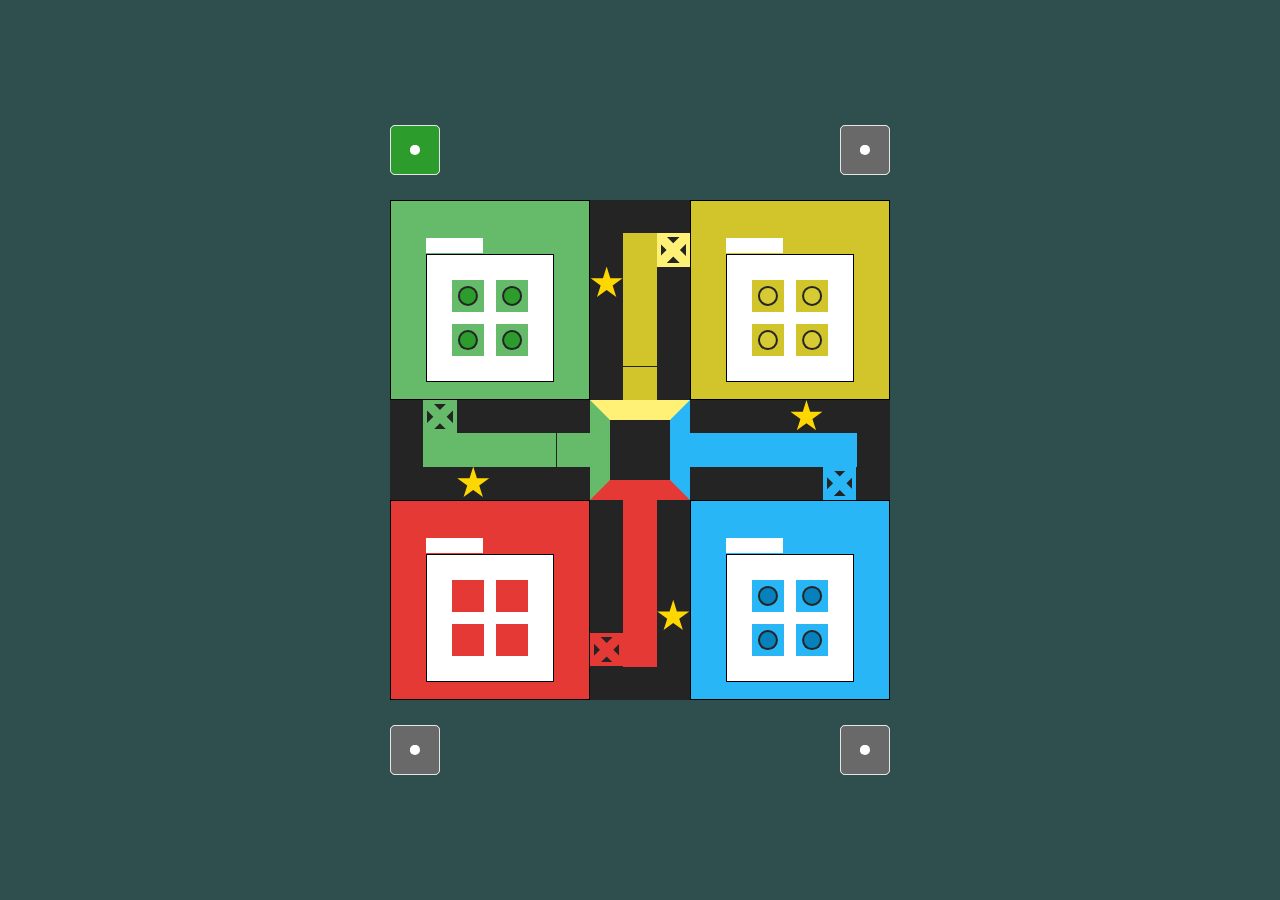
==== commit 00148b6d: "Last Mint Upload" ====
--- a/index.html
+++ b/index.html
@@ -4,10 +4,10 @@
     <meta charset="UTF-8">
     <title>Ludo</title>
     <link rel="stylesheet" href="CSS/main.css">
+    <link rel="stylesheet" href="https://cdnjs.cloudflare.com/ajax/libs/font-awesome/4.7.0/css/font-awesome.min.css">
     <script src="JS/classes.js"></script>
     <script src="JS/main.js"></script>
 </head>
-
 <body class="darkslategrey" style="color: whitesmoke">
     <div id="board" class="black_grey game">
         <!-- Green House -->
@@ -20,7 +20,6 @@
                 <div class="square square-four green"></div>
             </div>
         </div>
-
         <!-- Yellow House -->
         <div class="house yellow" id="yellow" style="right: 0;border: 1px solid black;">
             <label for="yellowInput"></label><input type="text" name="green" size=5 id="yellowInput">
@@ -31,7 +30,6 @@
                 <div class="square square-four yellow"></div>
             </div>
         </div>
-
         <!-- Blue House -->
         <div class="house blue" id="blue" style="bottom: 0;right: 0;border: 1px solid black;">
             <label for="blueInput"></label><input type="text" name="green" size=5 id="blueInput">
@@ -42,7 +40,6 @@
                 <div class="square square-four blue"></div>
             </div>
         </div>
-
         <!-- Red House -->
         <div class="house red" id="red" style="bottom: 0;border: 1px solid black;">
             <label for="redInput"></label><input type="text" name="green" size=5 id="redInput">
@@ -73,67 +70,6 @@
         <div class="cells C39" style="border: 4px solid #e53935"></div>
         <div class="cells safe C47"></div>
 
-        <!-- Green Cells -->
-        <!--
-        <div class="cells g-start C00"></div>
-        <div class="cells C01">01</div>
-        <div class="cells C02">02</div>
-        <div class="cells C03">03</div>
-        <div class="cells C04">04</div>
-        <div class="cells C05">05</div>
-        <div class="cells C06">06</div>
-        <div class="cells C07">07</div>
-        <div class="cells safe C08"></div>
-        <div class="cells C09">09</div>
-        <div class="cells C10">10</div>
-        <div class="cells C11">11</div>
-        <div class="cells C12">12</div>
-
-        &lt;!&ndash; Yellow Cells &ndash;&gt;
-        <div class="cells y-start C13"></div>
-        <div class="cells C14">14</div>
-        <div class="cells C15">15</div>
-        <div class="cells C16">16</div>
-        <div class="cells C17">17</div>
-        <div class="cells C18">18</div>
-        <div class="cells C19">19</div>
-        <div class="cells C20">20</div>
-        <div class="cells safe C21"></div>
-        <div class="cells C22">22</div>
-        <div class="cells C23">23</div>
-        <div class="cells C24">24</div>
-        <div class="cells C25">25</div>
-
-        &lt;!&ndash; Blue Cells &ndash;&gt;
-        <div class="cells b-start C26"></div>
-        <div class="cells C27">27</div>
-        <div class="cells C28">28</div>
-        <div class="cells C29">29</div>
-        <div class="cells C30">30</div>
-        <div class="cells C31">31</div>
-        <div class="cells C32">32</div>
-        <div class="cells C33">33</div>
-        <div class="cells safe C34"></div>
-        <div class="cells C35">35</div>
-        <div class="cells C36">36</div>
-        <div class="cells C37">37</div>
-        <div class="cells C38">38</div>
-
-        &lt;!&ndash; Red Cells &ndash;&gt;
-        <div class="cells r-start C39"></div>
-        <div class="cells C40">40</div>
-        <div class="cells C41">41</div>
-        <div class="cells C42">42</div>
-        <div class="cells C43">43</div>
-        <div class="cells C44">44</div>
-        <div class="cells C45">45</div>
-        <div class="cells C46">46</div>
-        <div class="cells safe C47"></div>
-        <div class="cells C48">48</div>
-        <div class="cells C49">49</div>
-        <div class="cells C50">50</div>
-        <div class="cells C51">51</div>
--->
         <!-- Green Home -->
         <div class="cells green g5"></div>
         <div class="cells green g4"></div>
@@ -198,7 +134,6 @@
                 <div class="dot six-6"></div>
             </div>
         </div>
-
         <div id="yellowButton" class="dice dice-two">
             <div class='side side-yellow-grey one'>
                 <div class="dot one-1"></div>
@@ -234,7 +169,6 @@
                 <div class="dot six-6"></div>
             </div>
         </div>
-
         <div id="blueButton" class="dice dice-three">
             <div class='side side-blue-grey one'>
                 <div class="dot one-1"></div>
@@ -270,7 +204,6 @@
                 <div class="dot six-6"></div>
             </div>
         </div>
-
         <div id="redButton" class="dice dice-four">
             <div class='side side-red-grey one'>
                 <div class="dot one-1"></div>
@@ -306,7 +239,6 @@
                 <div class="dot six-6"></div>
             </div>
         </div>
-
         <!-- End -->
     </div>
 </body>
--- a/CSS/main.css
+++ b/CSS/main.css
@@ -72,7 +72,6 @@
     bottom: 20%;
     right: 20%;
 }
-
 
 .home {
     position: absolute;
@@ -95,42 +94,27 @@
 }
 
 .safe {
-    background-color: #99999938;
-    /*
-    -webkit-clip-path: polygon(50% 0%, 61% 35%, 98% 35%, 68% 57%, 79% 91%, 50% 70%, 21% 91%, 32% 57%, 2% 35%, 39% 35%);
-    */
+    background-color: gold;
     clip-path: polygon(50% 0%, 61% 35%, 98% 35%, 68% 57%, 79% 91%, 50% 70%, 21% 91%, 32% 57%, 2% 35%, 39% 35%);
 }
 
 .g-start {
     background-color: #66bb6a;
-    /*
-    -webkit-clip-path: polygon(20% 0%, 0% 20%, 30% 50%, 0% 80%, 20% 100%, 50% 70%, 80% 100%, 100% 80%, 70% 50%, 100% 20%, 80% 0%, 50% 30%);
-    */
     clip-path: polygon(20% 0%, 0% 20%, 30% 50%, 0% 80%, 20% 100%, 50% 70%, 80% 100%, 100% 80%, 70% 50%, 100% 20%, 80% 0%, 50% 30%);
 }
 
 .y-start {
     background-color: #fff176;
-    /*
-    -webkit-clip-path: polygon(20% 0%, 0% 20%, 30% 50%, 0% 80%, 20% 100%, 50% 70%, 80% 100%, 100% 80%, 70% 50%, 100% 20%, 80% 0%, 50% 30%);
-    */
     clip-path: polygon(20% 0%, 0% 20%, 30% 50%, 0% 80%, 20% 100%, 50% 70%, 80% 100%, 100% 80%, 70% 50%, 100% 20%, 80% 0%, 50% 30%);
 }
 
 .r-start {
     background-color: #e53935;
-    /*
-    -webkit-clip-path: polygon(20% 0%, 0% 20%, 30% 50%, 0% 80%, 20% 100%, 50% 70%, 80% 100%, 100% 80%, 70% 50%, 100% 20%, 80% 0%, 50% 30%);
-    */
     clip-path: polygon(20% 0%, 0% 20%, 30% 50%, 0% 80%, 20% 100%, 50% 70%, 80% 100%, 100% 80%, 70% 50%, 100% 20%, 80% 0%, 50% 30%);
 }
 
 .b-start {
     background-color: #29b6f6;
-    /*
-    -webkit-clip-path: polygon(20% 0%, 0% 20%, 30% 50%, 0% 80%, 20% 100%, 50% 70%, 80% 100%, 100% 80%, 70% 50%, 100% 20%, 80% 0%, 50% 30%);
-    */
     clip-path: polygon(20% 0%, 0% 20%, 30% 50%, 0% 80%, 20% 100%, 50% 70%, 80% 100%, 100% 80%, 70% 50%, 100% 20%, 80% 0%, 50% 30%);
 }
 
@@ -311,7 +295,7 @@
 
 
 /*Yellow*/
-.C13 {top: 6.66%;left:53.32%;animation-duration: 50ms;animation-fill-mode: forwards;animation-name: animate13;}
+.C13 {top: 6.66%;left: 53.32%;animation-duration: 50ms;animation-fill-mode: forwards;animation-name: animate13;}
 @keyframes animate13 {
     from {
         top: 0;
@@ -320,7 +304,7 @@
         top: 6.66%;
     }
 }
-.C14 {top: 13.32%;left:53.32%;animation-duration: 50ms;animation-fill-mode: forwards;animation-name: animate14;}
+.C14 {top: 13.32%;left: 53.32%;animation-duration: 50ms;animation-fill-mode: forwards;animation-name: animate14;}
 @keyframes animate14 {
     from {
         top: 6.66%;
@@ -329,7 +313,7 @@
         top: 13.32%;
     }
 }
-.C15 {top: 19.98%;left:53.32%;animation-duration: 50ms;animation-fill-mode: forwards;animation-name: animate15;}
+.C15 {top: 19.98%;left: 53.32%;animation-duration: 50ms;animation-fill-mode: forwards;animation-name: animate15;}
 @keyframes animate15 {
     from {
         top: 13.32%;
@@ -338,7 +322,7 @@
         top: 19.98%;
     }
 }
-.C16 {top: 26.64%;left:53.32%;animation-duration: 50ms;animation-fill-mode: forwards;animation-name: animate16;}
+.C16 {top: 26.64%;left: 53.32%;animation-duration: 50ms;animation-fill-mode: forwards;animation-name: animate16;}
 @keyframes animate16 {
     from {
         top: 19.98%;
@@ -347,7 +331,7 @@
         top: 26.64%;
     }
 }
-.C17 {top: 33.3%;left:53.32%;animation-duration: 50ms;animation-fill-mode: forwards;animation-name: animate17;}
+.C17 {top: 33.3%;left: 53.32%;animation-duration: 50ms;animation-fill-mode: forwards;animation-name: animate17;}
 @keyframes animate17 {
     from {
         top: 26.64%;
@@ -694,7 +678,6 @@
     background-color: #0781bb;
     border: none;
 }
-
 
 
 /*Green House Piece*/
@@ -882,40 +865,52 @@
 }
 
 .side:nth-child(1) {
-    transform: translateZ(1.55em); }
+    transform: translateZ(1.55em);
+}
 
 .side:nth-child(6) {
-    transform: rotateY(90deg) translateZ(1.55em); }
+    transform: rotateY(90deg) translateZ(1.55em);
+}
 
 .side:nth-child(3) {
-    transform: rotateY(-90deg) translateZ(1.55em); }
+    transform: rotateY(-90deg) translateZ(1.55em);
+}
 
 .side:nth-child(4) {
-    transform: rotateX(90deg) translateZ(1.55em); }
+    transform: rotateX(90deg) translateZ(1.55em);
+}
 
 .side:nth-child(5) {
-    transform: rotateX(-90deg) translateZ(1.55em); }
+    transform: rotateX(-90deg) translateZ(1.55em);
+}
 
 .side:nth-child(2) {
-    transform: rotateY(-180deg) translateZ(1.55em); }
+    transform: rotateY(-180deg) translateZ(1.55em);
+}
 
 .show-1 {
-    transform: rotateX(720deg) rotateZ(-720deg); }
+    transform: rotateX(720deg) rotateZ(-720deg);
+}
 
 .show-2 {
-    transform: rotateX(-900deg) rotateZ(1080deg); }
+    transform: rotateX(-900deg) rotateZ(1080deg);
+}
 
 .show-6 {
-    transform: rotateY(-450deg) rotateZ(-1440deg); }
+    transform: rotateY(-450deg) rotateZ(-1440deg);
+}
 
 .show-3 {
-    transform: rotateY(810deg) rotateZ(720deg); }
+    transform: rotateY(810deg) rotateZ(720deg);
+}
 
 .show-4 {
-    transform: rotateX(-810deg) rotateZ(-1080deg); }
+    transform: rotateX(-810deg) rotateZ(-1080deg);
+}
 
 .show-5 {
-    transform: rotateX(450deg) rotateZ(-720deg); }
+    transform: rotateX(450deg) rotateZ(-720deg);
+}
 
 .two-1, .three-1, .four-1, .five-1, .six-1 {
     top: 30%;
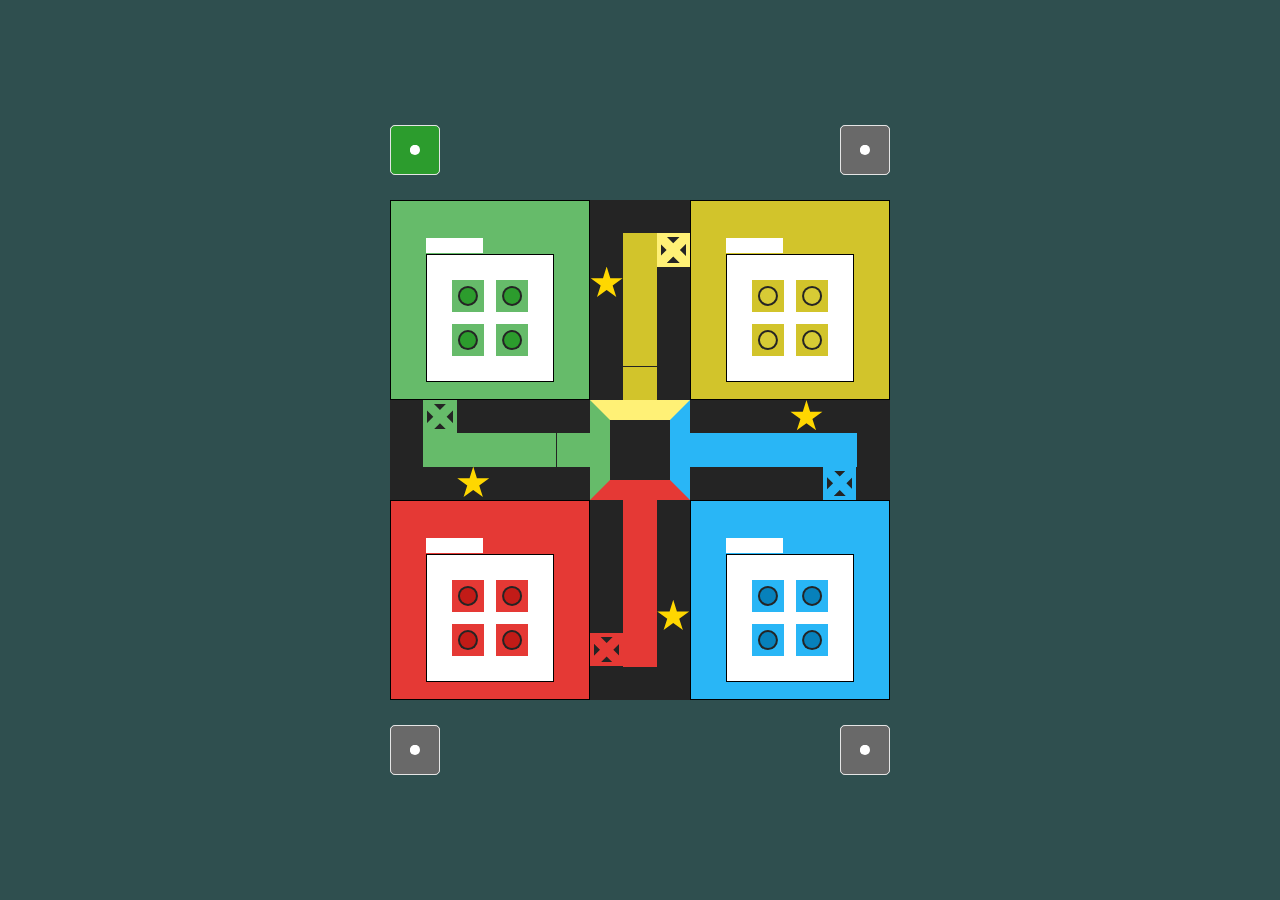
==== commit 9eb10165: "added star for winning" ====
--- a/index.html
+++ b/index.html
@@ -238,7 +238,23 @@
                 <div class="dot six-5"></div>
                 <div class="dot six-6"></div>
             </div>
-        </div>
+
+
+        </div>
+
+        <!-- Winner tag -->
+       <!-- <div class="CGW">
+            <i class="fa fa-star fa-5x" aria-hidden="true"></i>
+        </div>
+        <div class="CYW">
+            <i class="fa fa-star fa-5x" aria-hidden="true"></i>
+        </div>
+        <div class="CBW">
+            <i class="fa fa-star fa-5x" aria-hidden="true"></i>
+        </div>
+        <div class="CRW">
+            <i class="fa fa-star fa-5x" aria-hidden="true"></i>
+        </div>-->
         <!-- End -->
     </div>
 </body>
